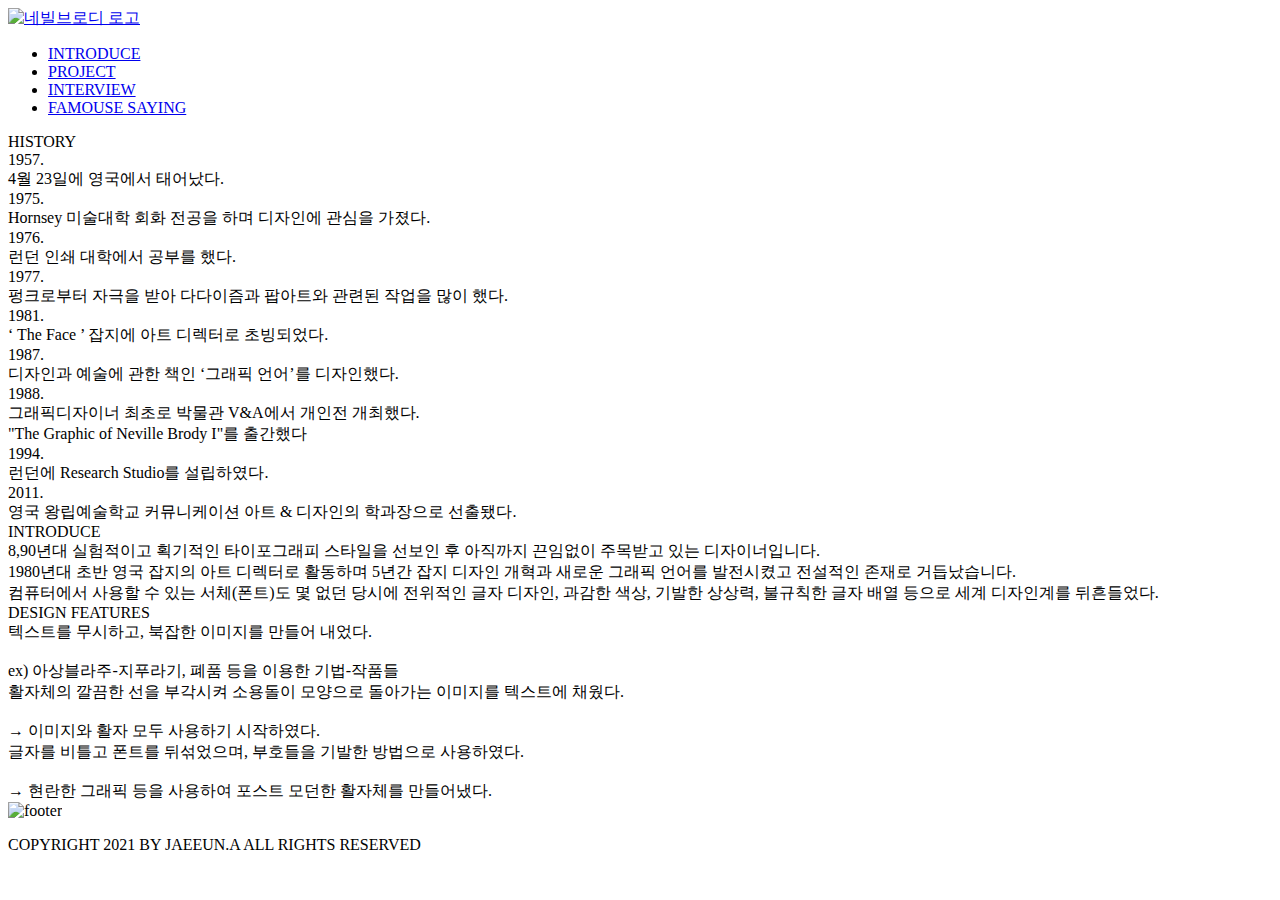
==== sub01.html @ c9db0217 "Add files via upload" ====
<!doctype html>
<html lang="ko" dir="ltr">
	
<head>
	<meta charset="UTF-8">
	<title>Neville Brody</title>
	<link rel="stylesheet" href="css/sub01.css" type="text/css">
</head>

<body>
	
    <header>
        <a href="index.html"><img src="img/main_title.png" alt="네빌브로디 로고"></a>
    </header>
	
    <nav>
		<div class="wrap">
		<ul>
			<li><a href="sub01.html">INTRODUCE</a></li>
			<li><a href="sub02.html">PROJECT</a></li>
			<li><a href="sub03_01.html">INTERVIEW</a></li>
			<li><a href="sub04.html">FAMOUSE SAYING</a></li>
		</ul>
		</div>
	</nav>
    
    <section>
        <div class="history">
            <div class="main_history_text_box">
                <div class="main_history_text">HISTORY</div>
            </div>
            
            <div class="history_text">
                <div class="history_text_box01">
                    <div class="history_number01">1957.</div>
                    <div class="history_text01">4월 23일에 영국에서 태어났다.</div>
                </div>
                
                <div class="history_text_box02">
                    <div class="history_number02">1975.</div>
                    <div class="history_text02">Hornsey 미술대학 회화 전공을 하며 디자인에 관심을 가졌다.</div>
                </div>
                
                <div class="history_text_box03">
                    <div class="history_number03">1976.</div>
                    <div class="history_text03">런던 인쇄 대학에서 공부를 했다.</div>
                </div>
                
                <div class="history_text_box04">
                    <div class="history_number04">1977.</div>
                    <div class="history_text04">펑크로부터 자극을 받아 다다이즘과 팝아트와 관련된 작업을 많이 했다.</div>
                </div>
                
                <div class="history_text_box05">
                    <div class="history_number05">1981.</div>
                    <div class="history_text05">‘ The Face ’ 잡지에 아트 디렉터로 초빙되었다.</div>
                </div>
                
                <div class="history_text_box06">
                    <div class="history_number06">1987.</div>
                    <div class="history_text06">디자인과 예술에 관한 책인 ‘그래픽 언어’를 디자인했다.</div>
                </div>
                
                <div class="history_text_box07">
                    <div class="history_number07">1988.</div>
                    <div class="history_text07_01">그래픽디자이너 최초로 박물관 V&A에서 개인전 개최했다.</div>
                    <div class="history_text07_02">"The Graphic of Neville Brody I"를 출간했다</div>
                </div>
                
                <div class="history_text_box08">
                    <div class="history_number08">1994.</div>
                    <div class="history_text08">런던에 Research Studio를 설립하였다.</div>
                </div>
                
                <div class="history_text_box09">
                    <div class="history_number09">2011.</div>
                    <div class="history_text09">영국 왕립예술학교 커뮤니케이션 아트 & 디자인의 학과장으로 선출됐다.</div>
                </div>
            </div>
            
        </div>
        
        <div class="introduce">
            <div class="main_introduce_text_box">
                <div class="main_introduce_text">INTRODUCE</div>
            </div>
            
            <div class="introduce_text">
                <div class="introduce_text_box01">
                    <div class="introduce_text01">
                        8,90년대 실험적이고 획기적인 타이포그래피 스타일을 선보인 후 아직까지 끈임없이 주목받고 있는 디자이너입니다.
                    </div>
                </div>
                
                <div class="introduce_text_box02">
                    <div class="introduce_text02">
                        1980년대 초반 영국 잡지의 아트 디렉터로 활동하며 5년간 잡지 디자인 개혁과 새로운 그래픽 언어를 발전시켰고 전설적인 존재로 거듭났습니다.
                    </div>
                </div>
                
                <div class="introduce_text_box03">
                    <div class="introduce_text03">
                        컴퓨터에서 사용할 수 있는 서체(폰트)도 몇 없던 당시에 전위적인 글자 디자인, 과감한 색상, 기발한 상상력, 불규칙한 글자 배열 등으로 세계 디자인계를 뒤흔들었다.
                    </div>
                </div>
            </div>
            
            <div class="df">
                <div class="main_df_text_box">
                <div class="main_df_text">DESIGN FEATURES</div>
                </div>
                
                <div class="df_text">
                    <div class="df_text_box01">
                        <div class="df_text01_01">
                             텍스트를 무시하고, 북잡한 이미지를 만들어 내었다.
                        </div>
                        <br>
                        <div class="df_text01_02">
                             ex) 아상블라주-지푸라기, 폐품 등을 이용한 기법-작품들
                        </div>
                    </div>
                    
                    <div class="df_text_box02">
                        <div class="df_text02_01">
                            활자체의 깔끔한 선을 부각시켜 소용돌이 모양으로 돌아가는 이미지를 텍스트에 채웠다. 
                        </div>
                        <br>
                        <div class="df_text02_02">
                            → 이미지와 활자 모두 사용하기 시작하였다.
                        </div>
                    </div>
                    
                    <div class="df_text_box03">
                        <div class="df_text03_01">
                            글자를 비틀고 폰트를 뒤섞었으며, 부호들을 기발한 방법으로 사용하였다.
                        </div>
                        <br>
                        <div class="df_text03_02">
                             → 현란한 그래픽 등을 사용하여 포스트 모던한 활자체를 만들어냈다.
                        </div>
                    </div>
                    
                </div>
            </div>
        </div>
    </section>
    
    <footer>
        <div class="logo"><img src="img/footer.png" alt="footer"></div>
		<p>COPYRIGHT 2021 BY JAEEUN.A ALL RIGHTS RESERVED</p>
    </footer>
    
</body>
</html>
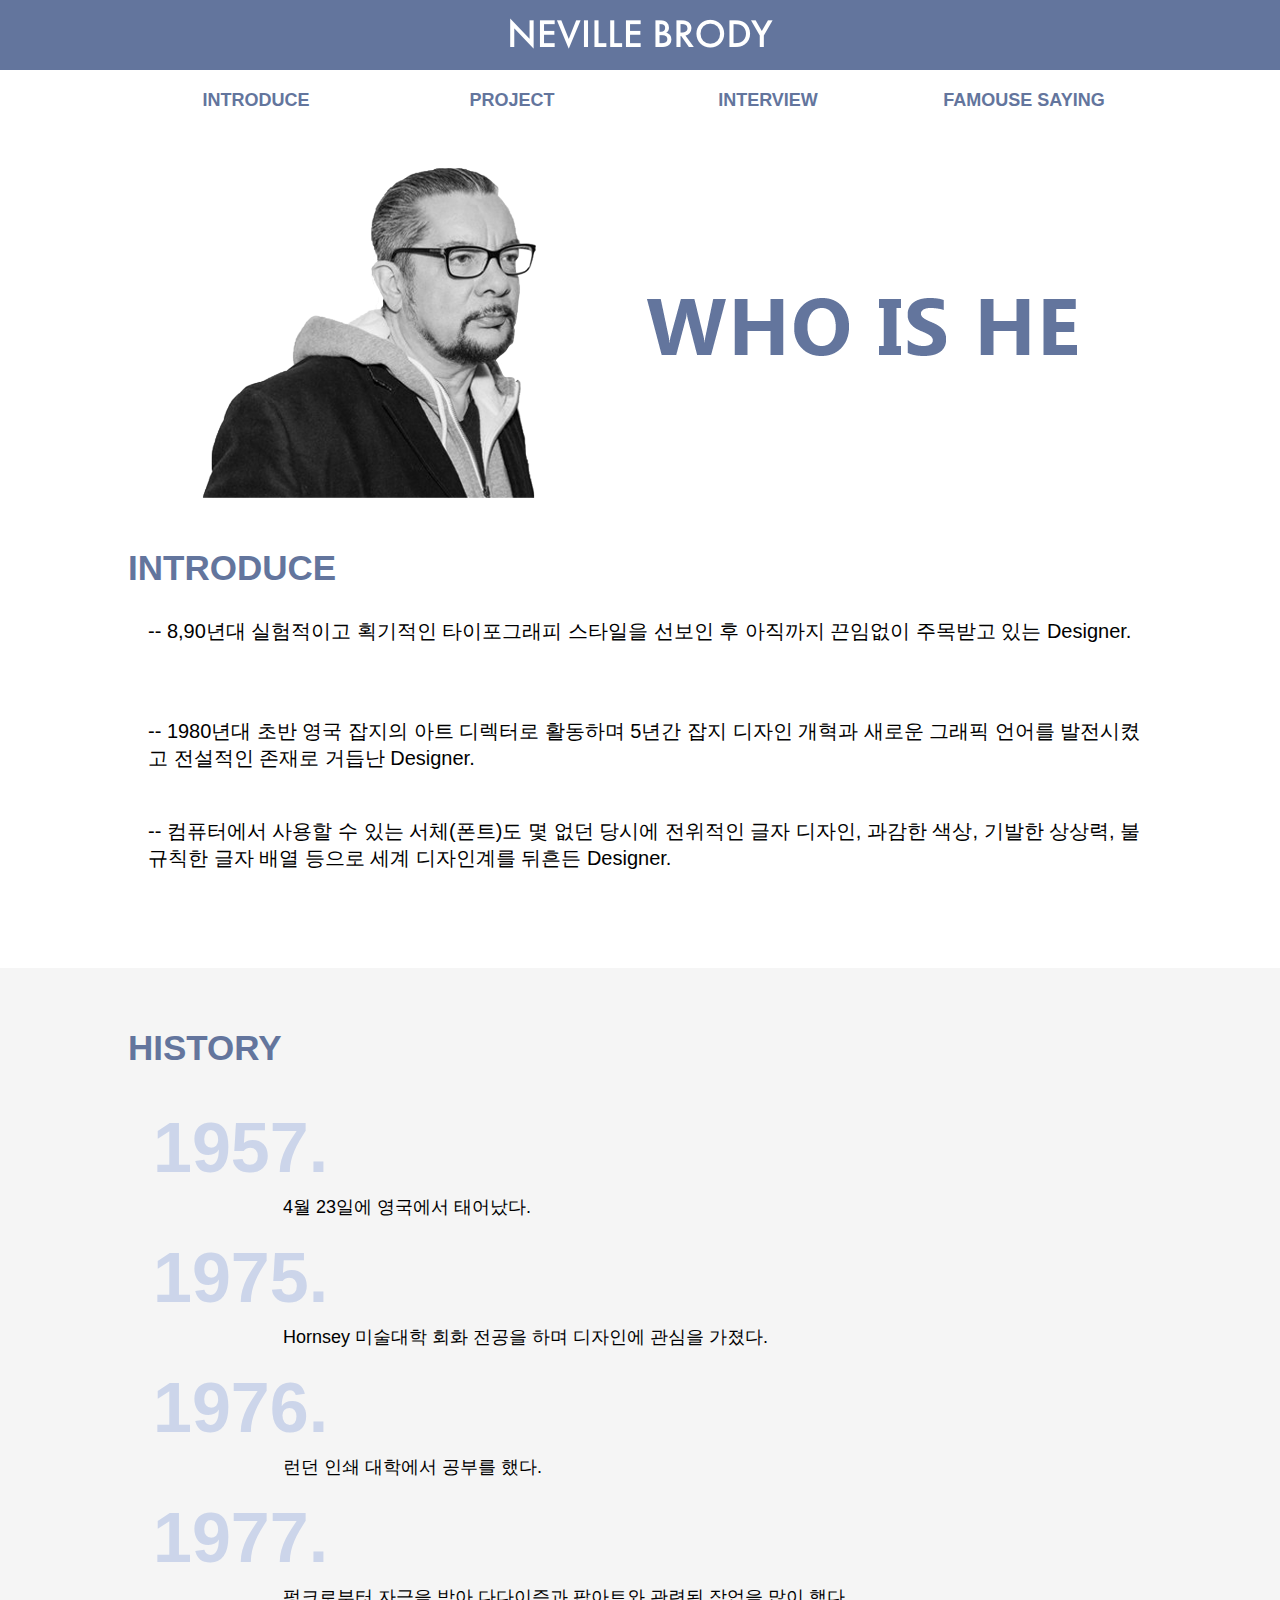
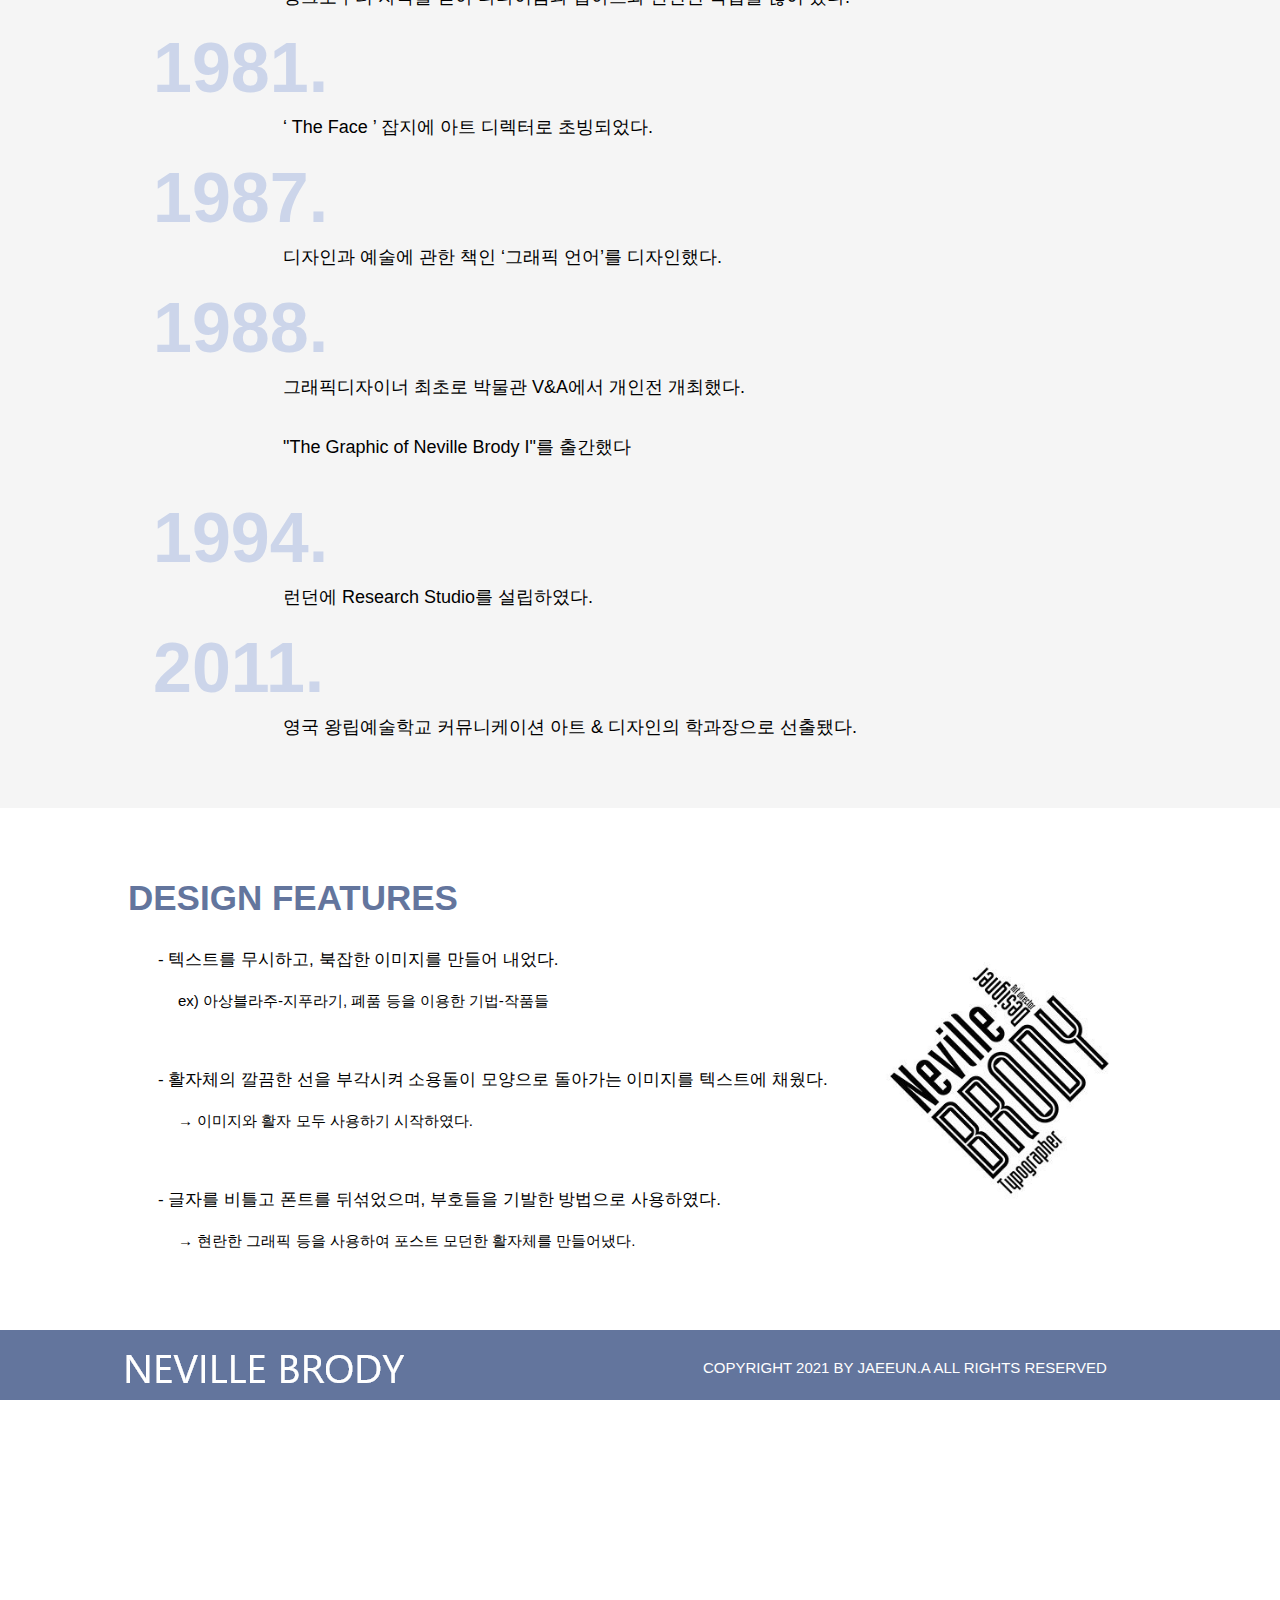
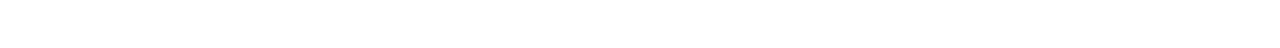
==== commit 1852b6e3: "Add files via upload" ====
--- a/sub01.html
+++ b/sub01.html
@@ -25,6 +25,35 @@
 	</nav>
     
     <section>
+        
+        <div class="wih_sub"><img src="img/sub01_v.png" alt="sub01_v"></div>
+        
+        <div class="introduce">
+            <div class="main_introduce_text_box">
+                <div class="main_introduce_text">INTRODUCE</div>
+            </div>
+            
+            <div class="introduce_text">
+                <div class="introduce_text_box01">
+                    <div class="introduce_text01">
+                        --  8,90년대 실험적이고 획기적인 타이포그래피 스타일을 선보인 후 아직까지 끈임없이 주목받고 있는 Designer.
+                    </div>
+                </div>
+                
+                <div class="introduce_text_box02">
+                    <div class="introduce_text02">
+                        --  1980년대 초반 영국 잡지의 아트 디렉터로 활동하며 5년간 잡지 디자인 개혁과 새로운 그래픽 언어를 발전시켰고 전설적인 존재로 거듭난 Designer.
+                    </div>
+                </div>
+                
+                <div class="introduce_text_box03">
+                    <div class="introduce_text03">
+                        --  컴퓨터에서 사용할 수 있는 서체(폰트)도 몇 없던 당시에 전위적인 글자 디자인, 과감한 색상, 기발한 상상력, 불규칙한 글자 배열 등으로 세계 디자인계를 뒤흔든 Designer.
+                    </div>
+                </div>
+            </div>
+        </div>
+            
         <div class="history">
             <div class="main_history_text_box">
                 <div class="main_history_text">HISTORY</div>
@@ -79,71 +108,46 @@
             </div>
             
         </div>
-        
-        <div class="introduce">
-            <div class="main_introduce_text_box">
-                <div class="main_introduce_text">INTRODUCE</div>
-            </div>
-            
-            <div class="introduce_text">
-                <div class="introduce_text_box01">
-                    <div class="introduce_text01">
-                        8,90년대 실험적이고 획기적인 타이포그래피 스타일을 선보인 후 아직까지 끈임없이 주목받고 있는 디자이너입니다.
-                    </div>
-                </div>
-                
-                <div class="introduce_text_box02">
-                    <div class="introduce_text02">
-                        1980년대 초반 영국 잡지의 아트 디렉터로 활동하며 5년간 잡지 디자인 개혁과 새로운 그래픽 언어를 발전시켰고 전설적인 존재로 거듭났습니다.
-                    </div>
-                </div>
-                
-                <div class="introduce_text_box03">
-                    <div class="introduce_text03">
-                        컴퓨터에서 사용할 수 있는 서체(폰트)도 몇 없던 당시에 전위적인 글자 디자인, 과감한 색상, 기발한 상상력, 불규칙한 글자 배열 등으로 세계 디자인계를 뒤흔들었다.
-                    </div>
-                </div>
-            </div>
             
             <div class="df">
                 <div class="main_df_text_box">
                 <div class="main_df_text">DESIGN FEATURES</div>
                 </div>
-                
-                <div class="df_text">
-                    <div class="df_text_box01">
-                        <div class="df_text01_01">
-                             텍스트를 무시하고, 북잡한 이미지를 만들어 내었다.
+                <div class="dfdf">
+                    <div class="df_text">
+                        <div class="df_text_box01">
+                            <div class="df_text01_01">
+                                 -  텍스트를 무시하고, 북잡한 이미지를 만들어 내었다.
+                            </div>
+                            <br>
+                            <div class="df_text01_02">
+                                 ex) 아상블라주-지푸라기, 폐품 등을 이용한 기법-작품들
+                            </div>
                         </div>
-                        <br>
-                        <div class="df_text01_02">
-                             ex) 아상블라주-지푸라기, 폐품 등을 이용한 기법-작품들
+
+                        <div class="df_text_box02">
+                            <div class="df_text02_01">
+                                -  활자체의 깔끔한 선을 부각시켜 소용돌이 모양으로 돌아가는 이미지를 텍스트에 채웠다. 
+                            </div>
+                            <br>
+                            <div class="df_text02_02">
+                                → 이미지와 활자 모두 사용하기 시작하였다.
+                            </div>
                         </div>
+
+                        <div class="df_text_box03">
+                            <div class="df_text03_01">
+                                -  글자를 비틀고 폰트를 뒤섞었으며, 부호들을 기발한 방법으로 사용하였다.
+                            </div>
+                            <br>
+                            <div class="df_text03_02">
+                                 → 현란한 그래픽 등을 사용하여 포스트 모던한 활자체를 만들어냈다.
+                            </div>
+                        </div>  
                     </div>
-                    
-                    <div class="df_text_box02">
-                        <div class="df_text02_01">
-                            활자체의 깔끔한 선을 부각시켜 소용돌이 모양으로 돌아가는 이미지를 텍스트에 채웠다. 
-                        </div>
-                        <br>
-                        <div class="df_text02_02">
-                            → 이미지와 활자 모두 사용하기 시작하였다.
-                        </div>
-                    </div>
-                    
-                    <div class="df_text_box03">
-                        <div class="df_text03_01">
-                            글자를 비틀고 폰트를 뒤섞었으며, 부호들을 기발한 방법으로 사용하였다.
-                        </div>
-                        <br>
-                        <div class="df_text03_02">
-                             → 현란한 그래픽 등을 사용하여 포스트 모던한 활자체를 만들어냈다.
-                        </div>
-                    </div>
-                    
+                    <div class="df_picture"><img src="img/sub01_df.png" alt="sub01_df"></div>
                 </div>
             </div>
-        </div>
     </section>
     
     <footer>
--- a/css/sub01.css
+++ b/css/sub01.css
@@ -0,0 +1,106 @@
+/*reset css*/
+* {margin: 0; padding: 0;}
+body {font-size: 12px; 
+      font-family: futura-pt, sans-serif;
+      font-style: normal;
+      font-weight: 500;}
+li {list-style: none;}
+img {border: 0;}
+a {text-decoration: none; color: inherit;}
+
+header {background-color: #63759D; width: 100%; height: 70px; display: flex; justify-content: center; align-items: center;}
+
+
+nav {width: 100%; display: flex; justify-content: center; align-items: center; margin-bottom: 10px;  }
+nav .wrap{display: block; width: 1024px; height: 70px;}
+nav ul {display: flex; justify-content: space-around; align-items: center;}
+nav ul li{}
+nav li a {display: block; width: 180px; height: 40px; color: #63759D; font-size: 18px; font-weight: 600; text-align: center; line-height: 40px; margin-top: 10px;}
+nav li a:hover{color: #FFFFFF; background-color: #63759D;}
+
+section {width: 100%; height: 2780px;}
+
+section .wih_sub {width: 880px; height: 348px; margin: 0 auto;}
+
+section .introduce {width: 100%; height: 420px; margin: 0 auto; margin-top: 50px;}
+section .introduce .main_introduce_text_box {width: 1024px; height: 70px; margin: 0 auto;}
+section .introduce .main_introduce_text_box .main_introduce_text {width: 166px; height: 64px; font-size: 35px; color: #63759D; font-weight: 600; }
+
+section .introduce .introduce_text {width: 1024px; height: 200px; margin: 0 auto; padding-left: 40px;}
+section .introduce .introduce_text .introduce_text_box01 {width: 1024px; height: 50px;}
+section .introduce .introduce_text .introduce_text_box01 .introduce_text01 {width: 1000px; height: 30px; font-size: 20px; color: #000000; font-weight: 400;}
+
+section .introduce .introduce_text .introduce_text_box02 {width: 1024px; height: 50px; margin-top: 50px;}
+section .introduce .introduce_text .introduce_text_box02 .introduce_text02 {width: 1000px; height: 30px; font-size: 20px; color: #000000; font-weight: 400;}
+
+section .introduce .introduce_text .introduce_text_box03 {width: 1024px; height: 50px; margin-top: 50px;}
+section .introduce .introduce_text .introduce_text_box03 .introduce_text03 {width: 1000px; height: 30px; font-size: 20px; color: #000000; font-weight: 400;}
+
+
+section .history {width: 100%; height: 1380px; margin: 0 auto; background-color: #F5F5F5; padding-top: 60px;}
+section .history .main_history_text_box {width: 1024px; height: 70px; margin: 0 auto;}
+section .history .main_history_text_box .main_history_text {width: 166px; height: 64px; font-size: 35px; color: #63759D; font-weight: 600;}
+
+section .history .history_text {width: 1024px; height: 1300px; margin: 0 auto; padding-left: 50px; margin-top: 10px;}
+section .history .history_text .history_text_box01 {width: 1024px; height: 100px;}
+section .history .history_text .history_text_box01 .history_number01 {width: 166px; height: 70px; font-size: 70px; color: #CCD5EA; font-weight: 600;}
+section .history .history_text .history_text_box01 .history_text01 {width: 900px; height: 30px; font-size: 18px; color: #000000; font-weight: 500; margin-left: 130px; margin-top:17px;}
+
+section .history .history_text .history_text_box02 {width: 1024px; height: 100px; margin-top: 30px;}
+section .history .history_text .history_text_box02 .history_number02 {width: 166px; height: 70px; font-size: 70px; color: #CCD5EA; font-weight: 600;}
+section .history .history_text .history_text_box02 .history_text02 {width: 900px; height: 30px; font-size: 18px; color: #000000; font-weight: 500; margin-left: 130px; margin-top:17px;}
+
+section .history .history_text .history_text_box03 {width: 1024px; height: 100px; margin-top: 30px;}
+section .history .history_text .history_text_box03 .history_number03 {width: 166px; height: 70px; font-size: 70px; color: #CCD5EA; font-weight: 600;}
+section .history .history_text .history_text_box03 .history_text03 {width: 900px; height: 30px; font-size: 18px; color: #000000; font-weight: 500; margin-left: 130px; margin-top:17px;}
+
+section .history .history_text .history_text_box04 {width: 1024px; height: 100px; margin-top: 30px;}
+section .history .history_text .history_text_box04 .history_number04 {width: 166px; height: 70px; font-size: 70px; color: #CCD5EA; font-weight: 600;}
+section .history .history_text .history_text_box04 .history_text04 {width: 900px; height: 30px; font-size: 18px; color: #000000; font-weight: 500; margin-left: 130px; margin-top:17px;}
+
+section .history .history_text .history_text_box05 {width: 1024px; height: 100px; margin-top: 30px;}
+section .history .history_text .history_text_box05 .history_number05 {width: 166px; height: 70px; font-size: 70px; color: #CCD5EA; font-weight: 600;}
+section .history .history_text .history_text_box05 .history_text05 {width: 900px; height: 30px; font-size: 18px; color: #000000; font-weight: 500; margin-left: 130px; margin-top:17px;}
+
+section .history .history_text .history_text_box06 {width: 1024px; height: 100px; margin-top: 30px;}
+section .history .history_text .history_text_box06 .history_number06 {width: 166px; height: 70px; font-size: 70px; color: #CCD5EA; font-weight: 600;}
+section .history .history_text .history_text_box06 .history_text06 {width: 900px; height: 30px; font-size: 18px; color: #000000; font-weight: 500; margin-left: 130px; margin-top:17px;}
+
+section .history .history_text .history_text_box07 {width: 1024px; height: 130px; margin-top: 30px;}
+section .history .history_text .history_text_box07 .history_number07 {width: 166px; height: 70px; font-size: 70px; color: #CCD5EA; font-weight: 600;}
+section .history .history_text .history_text_box07 .history_text07_01 {width: 900px; height: 30px; font-size: 18px; color: #000000; font-weight: 400; margin-left: 130px; margin-top: 17px;}
+section .history .history_text .history_text_box07 .history_text07_02 {width: 900px; height: 30px; font-size: 18px; color: #000000; font-weight: 500; margin-left: 130px; margin-top: 30px;}
+
+section .history .history_text .history_text_box08 {width: 1024px; height: 100px; margin-top: 80px;}
+section .history .history_text .history_text_box08 .history_number08 {width: 166px; height: 70px; font-size: 70px; color: #CCD5EA; font-weight: 600;}
+section .history .history_text .history_text_box08 .history_text08 {width: 900px; height: 30px; font-size: 18px; color: #000000; font-weight: 400; margin-left: 130px; margin-top:17px;}
+
+section .history .history_text .history_text_box09 {width: 1024px; height: 100px; margin-top: 30px;}
+section .history .history_text .history_text_box09 .history_number09 {width: 166px; height: 70px; font-size: 70px; color: #CCD5EA; font-weight: 600;}
+section .history .history_text .history_text_box09 .history_text09 {width: 900px; height: 30px; font-size: 18px; color: #000000; font-weight: 500; margin-left: 130px; margin-top:17px;}
+
+
+section .df {width: 100%; height: 400px; margin: 0 auto; margin-top: 70px;}
+section .df .main_df_text_box {width: 1024px; height: 70px; margin: 0 auto;}
+section .df .main_df_text_box .main_df_text {width: 400px; height: 64px; font-size: 35px; color: #63759D; font-weight: 600;}
+
+section .df .dfdf {width: 1024px; height: 700px; margin: 0 auto; overflow: hidden;}
+
+section .df .dfdf .df_text {width: 670px; height: 400px; padding-left: 30px; float: left; margin-right: 40px;}
+section .df .dfdf .df_text .df_text_box01 {width: 670px; height: 120px;}
+section .df .dfdf .df_text .df_text_box01 .df_text01_01 {width: 670px; height: 30px; font-size: 17px; color: #000000; font-weight: 400;}
+section .df .dfdf .df_text .df_text_box01 .df_text01_02 {width: 670px; height: 30px; font-size: 15px; color: #000000; font-weight: 400; margin-left:20px;}
+
+section .df .dfdf .df_text .df_text_box02 {width: 670px; height: 120px;}
+section .df .dfdf .df_text .df_text_box02 .df_text02_01 {width: 670px; height: 30px; font-size: 17px; color: #000000; font-weight: 400;}
+section .df .dfdf .df_text .df_text_box02 .df_text02_02 {width: 670px; height: 30px; font-size: 15px; color: #000000; font-weight: 400; margin-left:20px;}
+
+section .df .dfdf .df_text .df_text_box03 {width: 670px; height: 120px;}
+section .df .dfdf .df_text .df_text_box03 .df_text03_01 {width: 670px; height: 30px; font-size: 17px; color: #000000; font-weight: 400;}
+section .df .dfdf .df_text .df_text_box03 .df_text03_02 {width: 670px; height: 30px; font-size: 15px; color: #000000; font-weight: 400; margin-left:20px;}
+
+section .df .dfdf .df_picture {width: 260px; height: 260px; margin: 0 auto; float: left;}
+
+footer {background-color: #63759D; width: 100%; height: 70px; overflow: hidden; display: flex; justify-content: center; align-items: center;}
+.logo {width: 280px; height: 50px; float: left;}
+p {width: 454px; line-height: 10px; font-size: 15px; font-weight: 500; color: #fff; float: left; margin-top: 5px; margin-left: 300px;}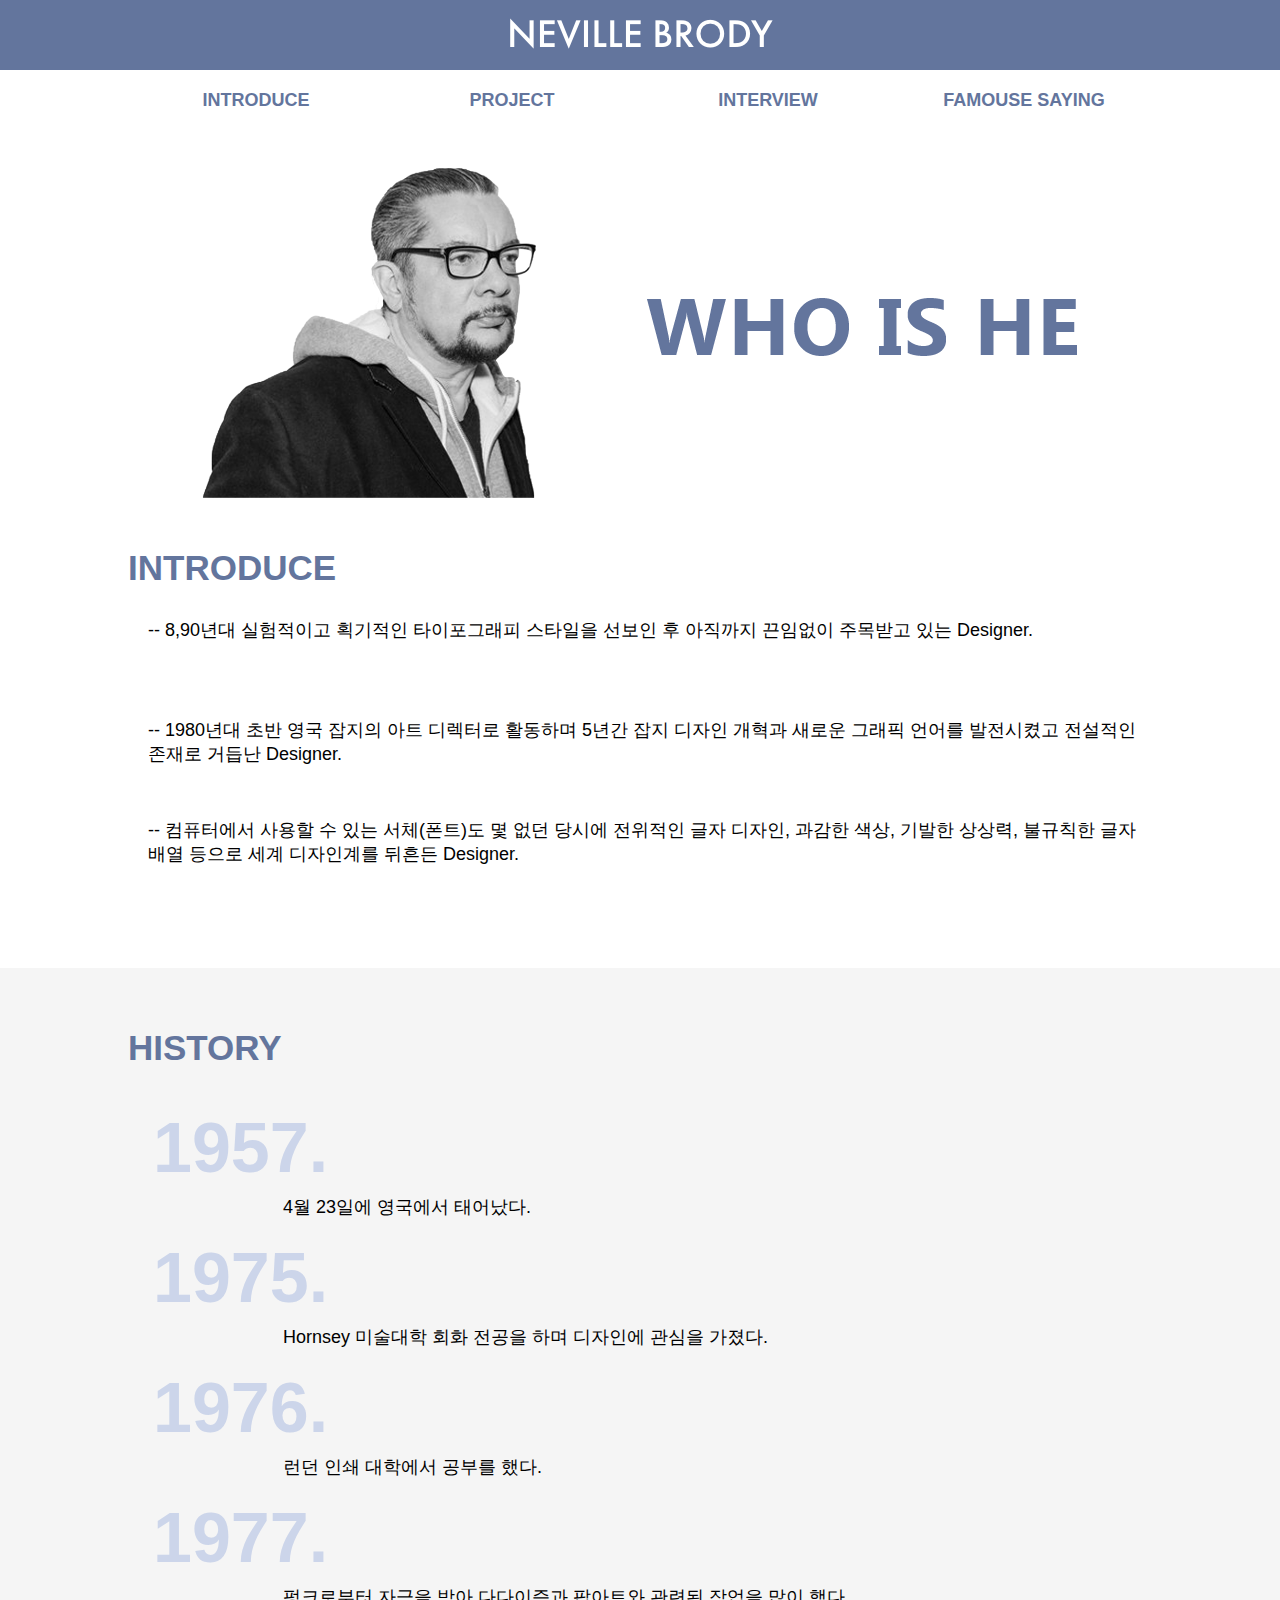
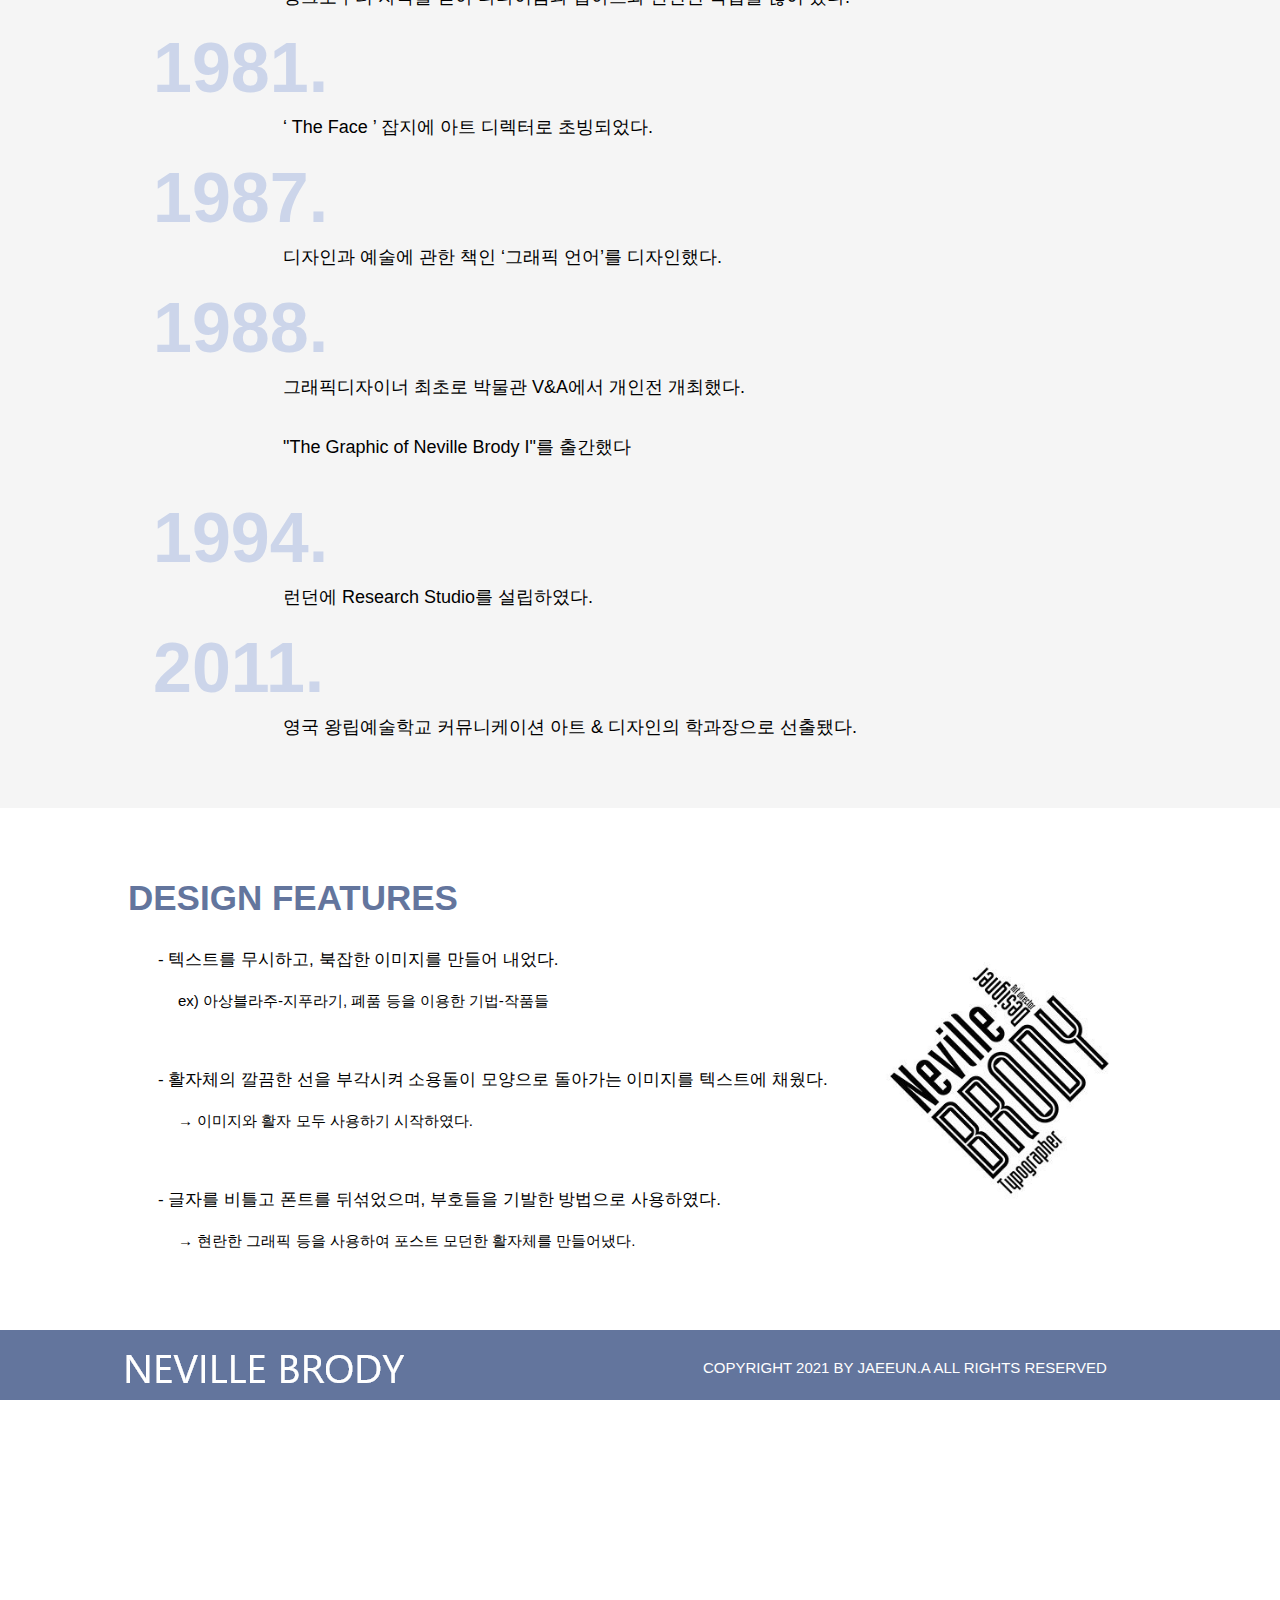
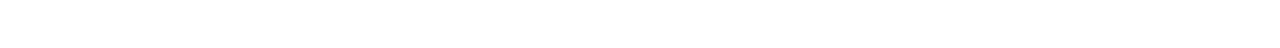
==== commit d27a9415: "Add files via upload" ====
--- a/sub01.html
+++ b/sub01.html
@@ -42,13 +42,13 @@
                 
                 <div class="introduce_text_box02">
                     <div class="introduce_text02">
-                        --  1980년대 초반 영국 잡지의 아트 디렉터로 활동하며 5년간 잡지 디자인 개혁과 새로운 그래픽 언어를 발전시켰고 전설적인 존재로 거듭난 Designer.
+                        --  1980년대 초반 영국 잡지의 아트 디렉터로 활동하며 5년간 잡지 디자인 개혁과 새로운 그래픽 언어를 발전시켰고 전설적인 <br> 존재로 거듭난 Designer.
                     </div>
                 </div>
                 
                 <div class="introduce_text_box03">
                     <div class="introduce_text03">
-                        --  컴퓨터에서 사용할 수 있는 서체(폰트)도 몇 없던 당시에 전위적인 글자 디자인, 과감한 색상, 기발한 상상력, 불규칙한 글자 배열 등으로 세계 디자인계를 뒤흔든 Designer.
+                        --  컴퓨터에서 사용할 수 있는 서체(폰트)도 몇 없던 당시에 전위적인 글자 디자인, 과감한 색상, 기발한 상상력, 불규칙한 글자 <br> 배열 등으로 세계 디자인계를 뒤흔든 Designer.
                     </div>
                 </div>
             </div>
--- a/css/sub01.css
+++ b/css/sub01.css
@@ -28,13 +28,13 @@
 
 section .introduce .introduce_text {width: 1024px; height: 200px; margin: 0 auto; padding-left: 40px;}
 section .introduce .introduce_text .introduce_text_box01 {width: 1024px; height: 50px;}
-section .introduce .introduce_text .introduce_text_box01 .introduce_text01 {width: 1000px; height: 30px; font-size: 20px; color: #000000; font-weight: 400;}
+section .introduce .introduce_text .introduce_text_box01 .introduce_text01 {width: 1020px; height: 30px; font-size: 18px; color: #000000; font-weight: 400;}
 
 section .introduce .introduce_text .introduce_text_box02 {width: 1024px; height: 50px; margin-top: 50px;}
-section .introduce .introduce_text .introduce_text_box02 .introduce_text02 {width: 1000px; height: 30px; font-size: 20px; color: #000000; font-weight: 400;}
+section .introduce .introduce_text .introduce_text_box02 .introduce_text02 {width: 1020px; height: 30px; font-size: 18px; color: #000000; font-weight: 400;}
 
 section .introduce .introduce_text .introduce_text_box03 {width: 1024px; height: 50px; margin-top: 50px;}
-section .introduce .introduce_text .introduce_text_box03 .introduce_text03 {width: 1000px; height: 30px; font-size: 20px; color: #000000; font-weight: 400;}
+section .introduce .introduce_text .introduce_text_box03 .introduce_text03 {width: 1020px; height: 30px; font-size: 18px; color: #000000; font-weight: 400;}
 
 
 section .history {width: 100%; height: 1380px; margin: 0 auto; background-color: #F5F5F5; padding-top: 60px;}
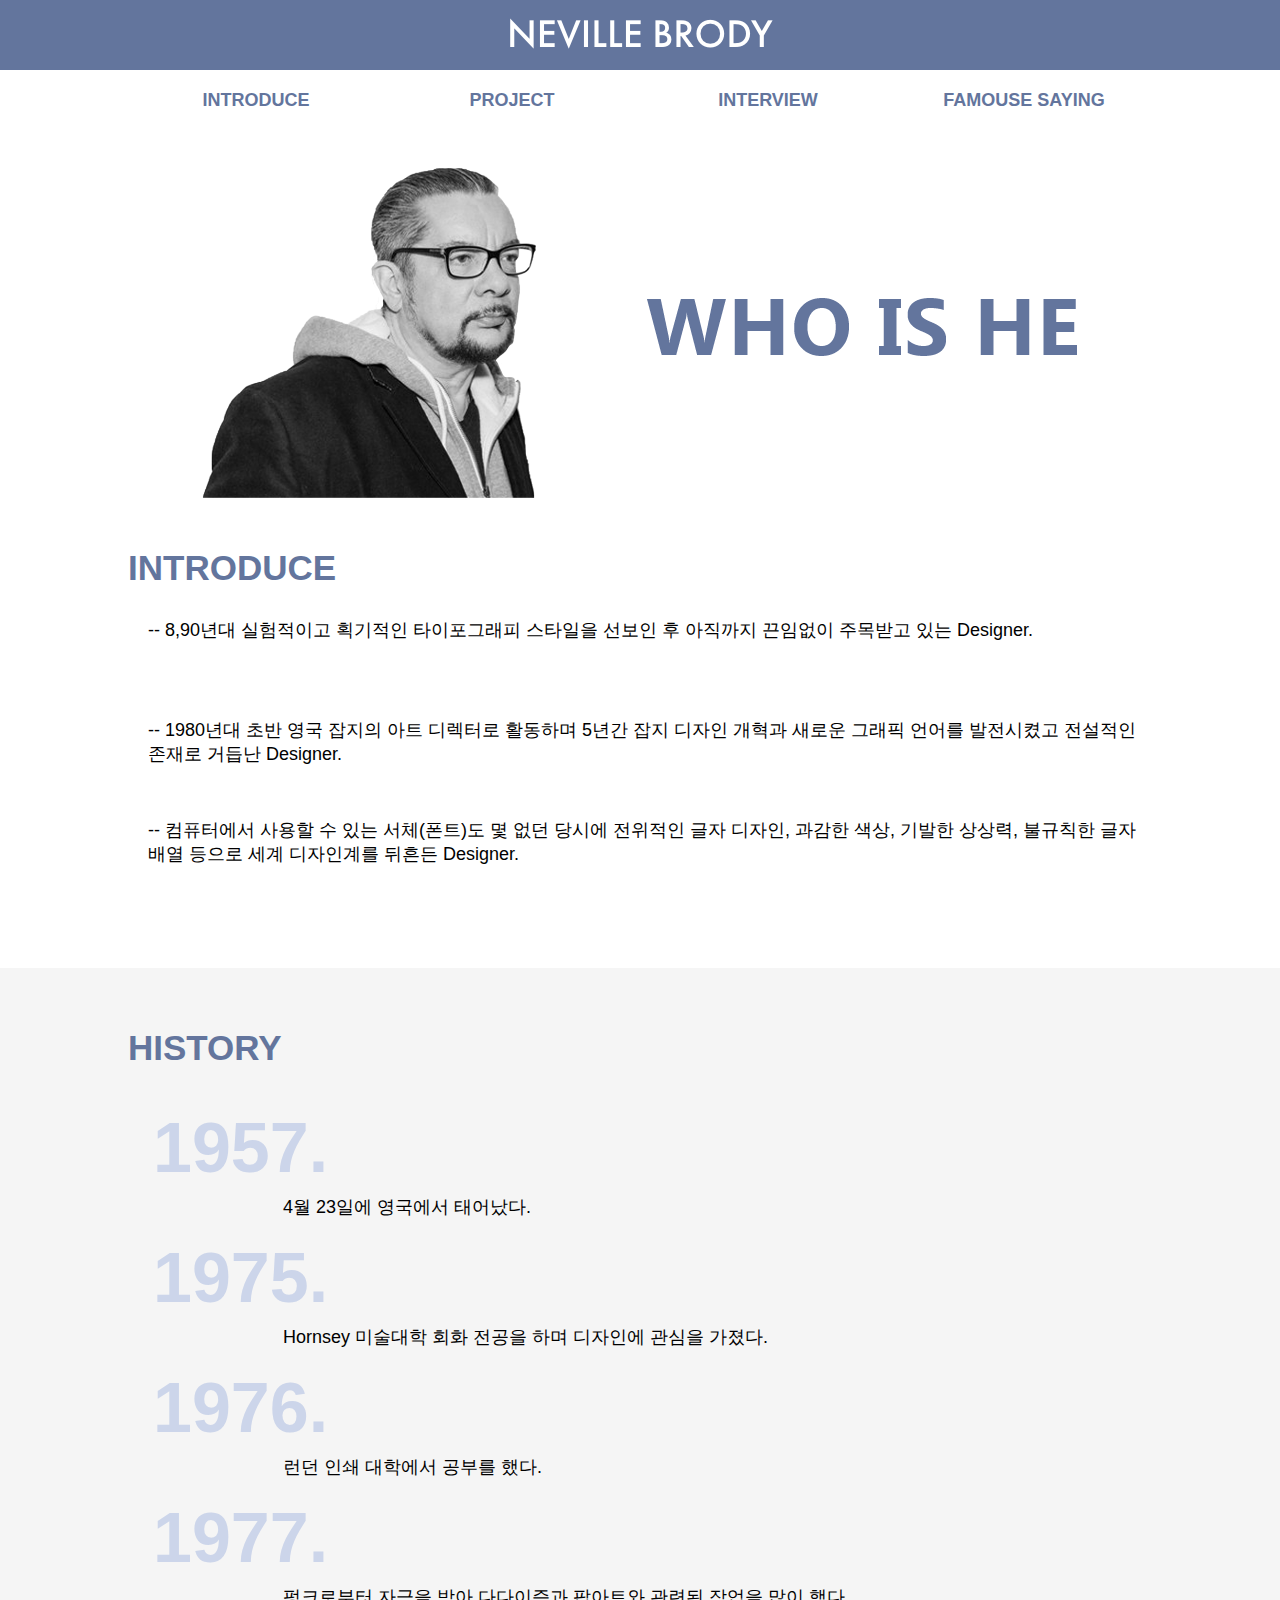
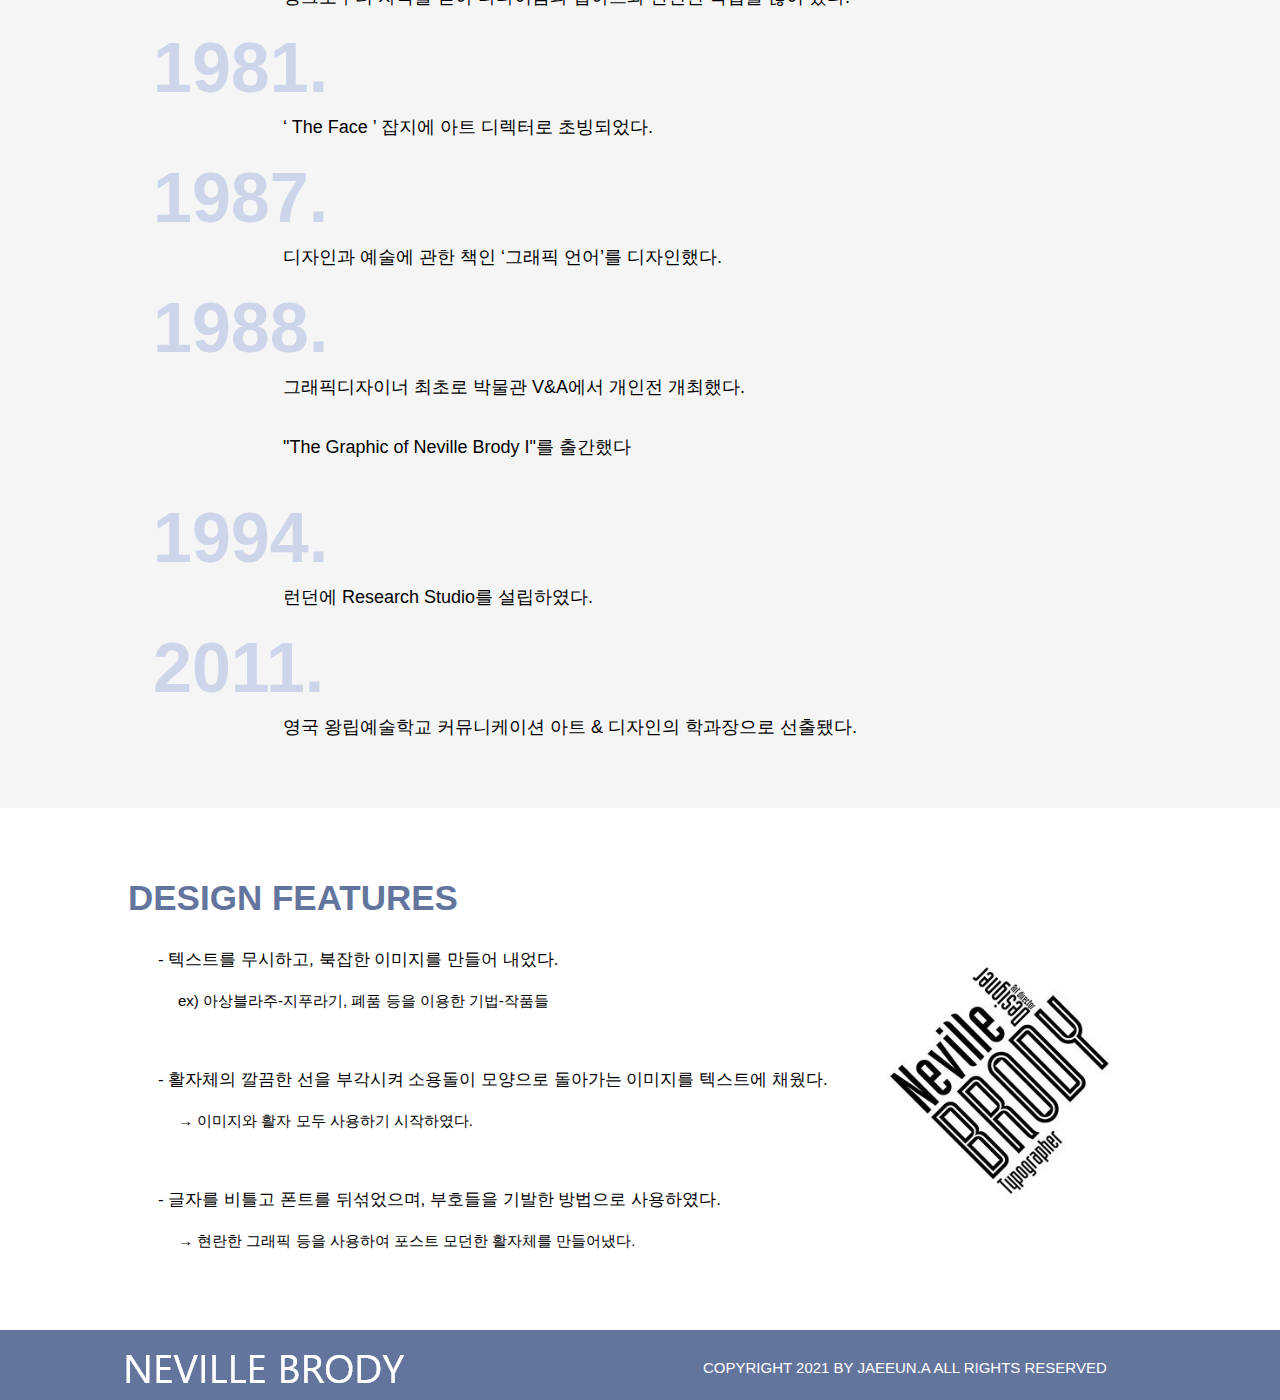
==== commit 9df8e9fd: "Add files via upload" ====
--- a/sub01.html
+++ b/sub01.html
@@ -25,129 +25,131 @@
 	</nav>
     
     <section>
-        
-        <div class="wih_sub"><img src="img/sub01_v.png" alt="sub01_v"></div>
-        
-        <div class="introduce">
-            <div class="main_introduce_text_box">
-                <div class="main_introduce_text">INTRODUCE</div>
-            </div>
-            
-            <div class="introduce_text">
-                <div class="introduce_text_box01">
-                    <div class="introduce_text01">
-                        --  8,90년대 실험적이고 획기적인 타이포그래피 스타일을 선보인 후 아직까지 끈임없이 주목받고 있는 Designer.
+       <div class="wih">
+            <div class="wih_sub"><img src="img/sub01_v.png" alt="sub01_v"></div>
+
+            <div class="introduce">
+                <div class="main_introduce_text_box">
+                    <div class="main_introduce_text">INTRODUCE</div>
+                </div>
+
+                <div class="introduce_text">
+                    <div class="introduce_text_box01">
+                        <div class="introduce_text01">
+                            --  8,90년대 실험적이고 획기적인 타이포그래피 스타일을 선보인 후 아직까지 끈임없이 주목받고 있는 Designer.
+                        </div>
                     </div>
-                </div>
-                
-                <div class="introduce_text_box02">
-                    <div class="introduce_text02">
-                        --  1980년대 초반 영국 잡지의 아트 디렉터로 활동하며 5년간 잡지 디자인 개혁과 새로운 그래픽 언어를 발전시켰고 전설적인 <br> 존재로 거듭난 Designer.
+
+                    <div class="introduce_text_box02">
+                        <div class="introduce_text02">
+                            --  1980년대 초반 영국 잡지의 아트 디렉터로 활동하며 5년간 잡지 디자인 개혁과 새로운 그래픽 언어를 발전시켰고 전설적인 <br> 존재로 거듭난 Designer.
+                        </div>
                     </div>
-                </div>
-                
-                <div class="introduce_text_box03">
-                    <div class="introduce_text03">
-                        --  컴퓨터에서 사용할 수 있는 서체(폰트)도 몇 없던 당시에 전위적인 글자 디자인, 과감한 색상, 기발한 상상력, 불규칙한 글자 <br> 배열 등으로 세계 디자인계를 뒤흔든 Designer.
+
+                    <div class="introduce_text_box03">
+                        <div class="introduce_text03">
+                            --  컴퓨터에서 사용할 수 있는 서체(폰트)도 몇 없던 당시에 전위적인 글자 디자인, 과감한 색상, 기발한 상상력, 불규칙한 글자 <br> 배열 등으로 세계 디자인계를 뒤흔든 Designer.
+                        </div>
                     </div>
                 </div>
             </div>
-        </div>
-            
-        <div class="history">
-            <div class="main_history_text_box">
-                <div class="main_history_text">HISTORY</div>
+
+            <div class="history">
+                <div class="main_history_text_box">
+                    <div class="main_history_text">HISTORY</div>
+                </div>
+
+                <div class="history_text">
+                    <div class="history_text_box01">
+                        <div class="history_number01">1957.</div>
+                        <div class="history_text01">4월 23일에 영국에서 태어났다.</div>
+                    </div>
+
+                    <div class="history_text_box02">
+                        <div class="history_number02">1975.</div>
+                        <div class="history_text02">Hornsey 미술대학 회화 전공을 하며 디자인에 관심을 가졌다.</div>
+                    </div>
+
+                    <div class="history_text_box03">
+                        <div class="history_number03">1976.</div>
+                        <div class="history_text03">런던 인쇄 대학에서 공부를 했다.</div>
+                    </div>
+
+                    <div class="history_text_box04">
+                        <div class="history_number04">1977.</div>
+                        <div class="history_text04">펑크로부터 자극을 받아 다다이즘과 팝아트와 관련된 작업을 많이 했다.</div>
+                    </div>
+
+                    <div class="history_text_box05">
+                        <div class="history_number05">1981.</div>
+                        <div class="history_text05">‘ The Face ’ 잡지에 아트 디렉터로 초빙되었다.</div>
+                    </div>
+
+                    <div class="history_text_box06">
+                        <div class="history_number06">1987.</div>
+                        <div class="history_text06">디자인과 예술에 관한 책인 ‘그래픽 언어’를 디자인했다.</div>
+                    </div>
+
+                    <div class="history_text_box07">
+                        <div class="history_number07">1988.</div>
+                        <div class="history_text07_01">그래픽디자이너 최초로 박물관 V&A에서 개인전 개최했다.</div>
+                        <div class="history_text07_02">"The Graphic of Neville Brody I"를 출간했다</div>
+                    </div>
+
+                    <div class="history_text_box08">
+                        <div class="history_number08">1994.</div>
+                        <div class="history_text08">런던에 Research Studio를 설립하였다.</div>
+                    </div>
+
+                    <div class="history_text_box09">
+                        <div class="history_number09">2011.</div>
+                        <div class="history_text09">영국 왕립예술학교 커뮤니케이션 아트 & 디자인의 학과장으로 선출됐다.</div>
+                    </div>
+                </div>
+
             </div>
-            
-            <div class="history_text">
-                <div class="history_text_box01">
-                    <div class="history_number01">1957.</div>
-                    <div class="history_text01">4월 23일에 영국에서 태어났다.</div>
+
+                <div class="df">
+                    <div class="main_df_text_box">
+                    <div class="main_df_text">DESIGN FEATURES</div>
+                    </div>
+
+                    <div class="dfdf">
+                        <div class="df_text">
+                            <div class="df_text_box01">
+                                <div class="df_text01_01">
+                                     -  텍스트를 무시하고, 북잡한 이미지를 만들어 내었다.
+                                </div>
+                                <br>
+                                <div class="df_text01_02">
+                                     ex) 아상블라주-지푸라기, 폐품 등을 이용한 기법-작품들
+                                </div>
+                            </div>
+
+                            <div class="df_text_box02">
+                                <div class="df_text02_01">
+                                    -  활자체의 깔끔한 선을 부각시켜 소용돌이 모양으로 돌아가는 이미지를 텍스트에 채웠다. 
+                                </div>
+                                <br>
+                                <div class="df_text02_02">
+                                    → 이미지와 활자 모두 사용하기 시작하였다.
+                                </div>
+                            </div>
+
+                            <div class="df_text_box03">
+                                <div class="df_text03_01">
+                                    -  글자를 비틀고 폰트를 뒤섞었으며, 부호들을 기발한 방법으로 사용하였다.
+                                </div>
+                                <br>
+                                <div class="df_text03_02">
+                                     → 현란한 그래픽 등을 사용하여 포스트 모던한 활자체를 만들어냈다.
+                                </div>
+                            </div>  
+                        </div>
+                        <div class="df_picture"><img src="img/sub01_df.png" alt="sub01_df"></div>
+                    </div>
                 </div>
-                
-                <div class="history_text_box02">
-                    <div class="history_number02">1975.</div>
-                    <div class="history_text02">Hornsey 미술대학 회화 전공을 하며 디자인에 관심을 가졌다.</div>
-                </div>
-                
-                <div class="history_text_box03">
-                    <div class="history_number03">1976.</div>
-                    <div class="history_text03">런던 인쇄 대학에서 공부를 했다.</div>
-                </div>
-                
-                <div class="history_text_box04">
-                    <div class="history_number04">1977.</div>
-                    <div class="history_text04">펑크로부터 자극을 받아 다다이즘과 팝아트와 관련된 작업을 많이 했다.</div>
-                </div>
-                
-                <div class="history_text_box05">
-                    <div class="history_number05">1981.</div>
-                    <div class="history_text05">‘ The Face ’ 잡지에 아트 디렉터로 초빙되었다.</div>
-                </div>
-                
-                <div class="history_text_box06">
-                    <div class="history_number06">1987.</div>
-                    <div class="history_text06">디자인과 예술에 관한 책인 ‘그래픽 언어’를 디자인했다.</div>
-                </div>
-                
-                <div class="history_text_box07">
-                    <div class="history_number07">1988.</div>
-                    <div class="history_text07_01">그래픽디자이너 최초로 박물관 V&A에서 개인전 개최했다.</div>
-                    <div class="history_text07_02">"The Graphic of Neville Brody I"를 출간했다</div>
-                </div>
-                
-                <div class="history_text_box08">
-                    <div class="history_number08">1994.</div>
-                    <div class="history_text08">런던에 Research Studio를 설립하였다.</div>
-                </div>
-                
-                <div class="history_text_box09">
-                    <div class="history_number09">2011.</div>
-                    <div class="history_text09">영국 왕립예술학교 커뮤니케이션 아트 & 디자인의 학과장으로 선출됐다.</div>
-                </div>
-            </div>
-            
-        </div>
-            
-            <div class="df">
-                <div class="main_df_text_box">
-                <div class="main_df_text">DESIGN FEATURES</div>
-                </div>
-                <div class="dfdf">
-                    <div class="df_text">
-                        <div class="df_text_box01">
-                            <div class="df_text01_01">
-                                 -  텍스트를 무시하고, 북잡한 이미지를 만들어 내었다.
-                            </div>
-                            <br>
-                            <div class="df_text01_02">
-                                 ex) 아상블라주-지푸라기, 폐품 등을 이용한 기법-작품들
-                            </div>
-                        </div>
-
-                        <div class="df_text_box02">
-                            <div class="df_text02_01">
-                                -  활자체의 깔끔한 선을 부각시켜 소용돌이 모양으로 돌아가는 이미지를 텍스트에 채웠다. 
-                            </div>
-                            <br>
-                            <div class="df_text02_02">
-                                → 이미지와 활자 모두 사용하기 시작하였다.
-                            </div>
-                        </div>
-
-                        <div class="df_text_box03">
-                            <div class="df_text03_01">
-                                -  글자를 비틀고 폰트를 뒤섞었으며, 부호들을 기발한 방법으로 사용하였다.
-                            </div>
-                            <br>
-                            <div class="df_text03_02">
-                                 → 현란한 그래픽 등을 사용하여 포스트 모던한 활자체를 만들어냈다.
-                            </div>
-                        </div>  
-                    </div>
-                    <div class="df_picture"><img src="img/sub01_df.png" alt="sub01_df"></div>
-                </div>
-            </div>
+           </div>
     </section>
     
     <footer>
--- a/css/sub01.css
+++ b/css/sub01.css
@@ -20,86 +20,88 @@
 
 section {width: 100%; height: 2780px;}
 
-section .wih_sub {width: 880px; height: 348px; margin: 0 auto;}
+section .wih {width: 100%px; height: 2650px; margin: 0 auto;}
 
-section .introduce {width: 100%; height: 420px; margin: 0 auto; margin-top: 50px;}
-section .introduce .main_introduce_text_box {width: 1024px; height: 70px; margin: 0 auto;}
-section .introduce .main_introduce_text_box .main_introduce_text {width: 166px; height: 64px; font-size: 35px; color: #63759D; font-weight: 600; }
+section .wih .wih_sub {width: 880px; height: 348px; margin: 0 auto;}
 
-section .introduce .introduce_text {width: 1024px; height: 200px; margin: 0 auto; padding-left: 40px;}
-section .introduce .introduce_text .introduce_text_box01 {width: 1024px; height: 50px;}
-section .introduce .introduce_text .introduce_text_box01 .introduce_text01 {width: 1020px; height: 30px; font-size: 18px; color: #000000; font-weight: 400;}
+section .wih .introduce {width: 100%; height: 420px; margin: 0 auto; margin-top: 50px;}
+section .wih .introduce .main_introduce_text_box {width: 1024px; height: 70px; margin: 0 auto;}
+section .wih .introduce .main_introduce_text_box .main_introduce_text {width: 166px; height: 64px; font-size: 35px; color: #63759D; font-weight: 600; }
 
-section .introduce .introduce_text .introduce_text_box02 {width: 1024px; height: 50px; margin-top: 50px;}
-section .introduce .introduce_text .introduce_text_box02 .introduce_text02 {width: 1020px; height: 30px; font-size: 18px; color: #000000; font-weight: 400;}
+section .wih .introduce .introduce_text {width: 1024px; height: 200px; margin: 0 auto; padding-left: 40px;}
+section .wih .introduce .introduce_text .introduce_text_box01 {width: 1024px; height: 50px;}
+section .wih .introduce .introduce_text .introduce_text_box01 .introduce_text01 {width: 1020px; height: 30px; font-size: 18px; color: #000000; font-weight: 400;}
 
-section .introduce .introduce_text .introduce_text_box03 {width: 1024px; height: 50px; margin-top: 50px;}
-section .introduce .introduce_text .introduce_text_box03 .introduce_text03 {width: 1020px; height: 30px; font-size: 18px; color: #000000; font-weight: 400;}
+section .wih .introduce .introduce_text .introduce_text_box02 {width: 1024px; height: 50px; margin-top: 50px;}
+section .wih .introduce .introduce_text .introduce_text_box02 .introduce_text02 {width: 1020px; height: 30px; font-size: 18px; color: #000000; font-weight: 400;}
+
+section .wih .introduce .introduce_text .introduce_text_box03 {width: 1024px; height: 50px; margin-top: 50px;}
+section .wih .introduce .introduce_text .introduce_text_box03 .introduce_text03 {width: 1020px; height: 30px; font-size: 18px; color: #000000; font-weight: 400;}
 
 
-section .history {width: 100%; height: 1380px; margin: 0 auto; background-color: #F5F5F5; padding-top: 60px;}
-section .history .main_history_text_box {width: 1024px; height: 70px; margin: 0 auto;}
-section .history .main_history_text_box .main_history_text {width: 166px; height: 64px; font-size: 35px; color: #63759D; font-weight: 600;}
+section .wih .history {width: 100%; height: 1380px; margin: 0 auto; background-color: #F5F5F5; padding-top: 60px;}
+section .wih .history .main_history_text_box {width: 1024px; height: 70px; margin: 0 auto;}
+section .wih .history .main_history_text_box .main_history_text {width: 166px; height: 64px; font-size: 35px; color: #63759D; font-weight: 600;}
 
-section .history .history_text {width: 1024px; height: 1300px; margin: 0 auto; padding-left: 50px; margin-top: 10px;}
-section .history .history_text .history_text_box01 {width: 1024px; height: 100px;}
-section .history .history_text .history_text_box01 .history_number01 {width: 166px; height: 70px; font-size: 70px; color: #CCD5EA; font-weight: 600;}
-section .history .history_text .history_text_box01 .history_text01 {width: 900px; height: 30px; font-size: 18px; color: #000000; font-weight: 500; margin-left: 130px; margin-top:17px;}
+section .wih .history .history_text {width: 1024px; height: 1300px; margin: 0 auto; padding-left: 50px; margin-top: 10px;}
+section .wih .history .history_text .history_text_box01 {width: 1024px; height: 100px;}
+section .wih .history .history_text .history_text_box01 .history_number01 {width: 166px; height: 70px; font-size: 70px; color: #CCD5EA; font-weight: 600;}
+section .wih .history .history_text .history_text_box01 .history_text01 {width: 900px; height: 30px; font-size: 18px; color: #000000; font-weight: 500; margin-left: 130px; margin-top:17px;}
 
-section .history .history_text .history_text_box02 {width: 1024px; height: 100px; margin-top: 30px;}
-section .history .history_text .history_text_box02 .history_number02 {width: 166px; height: 70px; font-size: 70px; color: #CCD5EA; font-weight: 600;}
-section .history .history_text .history_text_box02 .history_text02 {width: 900px; height: 30px; font-size: 18px; color: #000000; font-weight: 500; margin-left: 130px; margin-top:17px;}
+section .wih .history .history_text .history_text_box02 {width: 1024px; height: 100px; margin-top: 30px;}
+section .wih .history .history_text .history_text_box02 .history_number02 {width: 166px; height: 70px; font-size: 70px; color: #CCD5EA; font-weight: 600;}
+section .wih .history .history_text .history_text_box02 .history_text02 {width: 900px; height: 30px; font-size: 18px; color: #000000; font-weight: 500; margin-left: 130px; margin-top:17px;}
 
-section .history .history_text .history_text_box03 {width: 1024px; height: 100px; margin-top: 30px;}
-section .history .history_text .history_text_box03 .history_number03 {width: 166px; height: 70px; font-size: 70px; color: #CCD5EA; font-weight: 600;}
-section .history .history_text .history_text_box03 .history_text03 {width: 900px; height: 30px; font-size: 18px; color: #000000; font-weight: 500; margin-left: 130px; margin-top:17px;}
+section .wih .history .history_text .history_text_box03 {width: 1024px; height: 100px; margin-top: 30px;}
+section .wih .history .history_text .history_text_box03 .history_number03 {width: 166px; height: 70px; font-size: 70px; color: #CCD5EA; font-weight: 600;}
+section .wih .history .history_text .history_text_box03 .history_text03 {width: 900px; height: 30px; font-size: 18px; color: #000000; font-weight: 500; margin-left: 130px; margin-top:17px;}
 
-section .history .history_text .history_text_box04 {width: 1024px; height: 100px; margin-top: 30px;}
-section .history .history_text .history_text_box04 .history_number04 {width: 166px; height: 70px; font-size: 70px; color: #CCD5EA; font-weight: 600;}
-section .history .history_text .history_text_box04 .history_text04 {width: 900px; height: 30px; font-size: 18px; color: #000000; font-weight: 500; margin-left: 130px; margin-top:17px;}
+section .wih .history .history_text .history_text_box04 {width: 1024px; height: 100px; margin-top: 30px;}
+section .wih .history .history_text .history_text_box04 .history_number04 {width: 166px; height: 70px; font-size: 70px; color: #CCD5EA; font-weight: 600;}
+section .wih .history .history_text .history_text_box04 .history_text04 {width: 900px; height: 30px; font-size: 18px; color: #000000; font-weight: 500; margin-left: 130px; margin-top:17px;}
 
-section .history .history_text .history_text_box05 {width: 1024px; height: 100px; margin-top: 30px;}
-section .history .history_text .history_text_box05 .history_number05 {width: 166px; height: 70px; font-size: 70px; color: #CCD5EA; font-weight: 600;}
-section .history .history_text .history_text_box05 .history_text05 {width: 900px; height: 30px; font-size: 18px; color: #000000; font-weight: 500; margin-left: 130px; margin-top:17px;}
+section .wih .history .history_text .history_text_box05 {width: 1024px; height: 100px; margin-top: 30px;}
+section .wih .history .history_text .history_text_box05 .history_number05 {width: 166px; height: 70px; font-size: 70px; color: #CCD5EA; font-weight: 600;}
+section .wih .history .history_text .history_text_box05 .history_text05 {width: 900px; height: 30px; font-size: 18px; color: #000000; font-weight: 500; margin-left: 130px; margin-top:17px;}
 
-section .history .history_text .history_text_box06 {width: 1024px; height: 100px; margin-top: 30px;}
-section .history .history_text .history_text_box06 .history_number06 {width: 166px; height: 70px; font-size: 70px; color: #CCD5EA; font-weight: 600;}
-section .history .history_text .history_text_box06 .history_text06 {width: 900px; height: 30px; font-size: 18px; color: #000000; font-weight: 500; margin-left: 130px; margin-top:17px;}
+section .wih .history .history_text .history_text_box06 {width: 1024px; height: 100px; margin-top: 30px;}
+section .wih .history .history_text .history_text_box06 .history_number06 {width: 166px; height: 70px; font-size: 70px; color: #CCD5EA; font-weight: 600;}
+section .wih .history .history_text .history_text_box06 .history_text06 {width: 900px; height: 30px; font-size: 18px; color: #000000; font-weight: 500; margin-left: 130px; margin-top:17px;}
 
-section .history .history_text .history_text_box07 {width: 1024px; height: 130px; margin-top: 30px;}
-section .history .history_text .history_text_box07 .history_number07 {width: 166px; height: 70px; font-size: 70px; color: #CCD5EA; font-weight: 600;}
-section .history .history_text .history_text_box07 .history_text07_01 {width: 900px; height: 30px; font-size: 18px; color: #000000; font-weight: 400; margin-left: 130px; margin-top: 17px;}
-section .history .history_text .history_text_box07 .history_text07_02 {width: 900px; height: 30px; font-size: 18px; color: #000000; font-weight: 500; margin-left: 130px; margin-top: 30px;}
+section .wih .history .history_text .history_text_box07 {width: 1024px; height: 130px; margin-top: 30px;}
+section .wih .history .history_text .history_text_box07 .history_number07 {width: 166px; height: 70px; font-size: 70px; color: #CCD5EA; font-weight: 600;}
+section .wih .history .history_text .history_text_box07 .history_text07_01 {width: 900px; height: 30px; font-size: 18px; color: #000000; font-weight: 400; margin-left: 130px; margin-top: 17px;}
+section .wih .history .history_text .history_text_box07 .history_text07_02 {width: 900px; height: 30px; font-size: 18px; color: #000000; font-weight: 500; margin-left: 130px; margin-top: 30px;}
 
-section .history .history_text .history_text_box08 {width: 1024px; height: 100px; margin-top: 80px;}
-section .history .history_text .history_text_box08 .history_number08 {width: 166px; height: 70px; font-size: 70px; color: #CCD5EA; font-weight: 600;}
-section .history .history_text .history_text_box08 .history_text08 {width: 900px; height: 30px; font-size: 18px; color: #000000; font-weight: 400; margin-left: 130px; margin-top:17px;}
+section .wih .history .history_text .history_text_box08 {width: 1024px; height: 100px; margin-top: 80px;}
+section .wih .history .history_text .history_text_box08 .history_number08 {width: 166px; height: 70px; font-size: 70px; color: #CCD5EA; font-weight: 600;}
+section .wih .history .history_text .history_text_box08 .history_text08 {width: 900px; height: 30px; font-size: 18px; color: #000000; font-weight: 400; margin-left: 130px; margin-top:17px;}
 
-section .history .history_text .history_text_box09 {width: 1024px; height: 100px; margin-top: 30px;}
-section .history .history_text .history_text_box09 .history_number09 {width: 166px; height: 70px; font-size: 70px; color: #CCD5EA; font-weight: 600;}
-section .history .history_text .history_text_box09 .history_text09 {width: 900px; height: 30px; font-size: 18px; color: #000000; font-weight: 500; margin-left: 130px; margin-top:17px;}
+section .wih .history .history_text .history_text_box09 {width: 1024px; height: 100px; margin-top: 30px;}
+section .wih .history .history_text .history_text_box09 .history_number09 {width: 166px; height: 70px; font-size: 70px; color: #CCD5EA; font-weight: 600;}
+section .wih .history .history_text .history_text_box09 .history_text09 {width: 900px; height: 30px; font-size: 18px; color: #000000; font-weight: 500; margin-left: 130px; margin-top:17px;}
 
 
-section .df {width: 100%; height: 400px; margin: 0 auto; margin-top: 70px;}
-section .df .main_df_text_box {width: 1024px; height: 70px; margin: 0 auto;}
-section .df .main_df_text_box .main_df_text {width: 400px; height: 64px; font-size: 35px; color: #63759D; font-weight: 600;}
+section .wih .df {width: 100%; height: 500px; margin: 0 auto; margin-top: 70px;}
+section .wih .df .main_df_text_box {width: 1024px; height: 70px; margin: 0 auto;}
+section .wih .df .main_df_text_box .main_df_text {width: 400px; height: 64px; font-size: 35px; color: #63759D; font-weight: 600;}
 
-section .df .dfdf {width: 1024px; height: 700px; margin: 0 auto; overflow: hidden;}
+section .wih .df .dfdf {width: 1024px; height: 400px; margin: 0 auto; overflow: hidden;}
 
-section .df .dfdf .df_text {width: 670px; height: 400px; padding-left: 30px; float: left; margin-right: 40px;}
-section .df .dfdf .df_text .df_text_box01 {width: 670px; height: 120px;}
-section .df .dfdf .df_text .df_text_box01 .df_text01_01 {width: 670px; height: 30px; font-size: 17px; color: #000000; font-weight: 400;}
-section .df .dfdf .df_text .df_text_box01 .df_text01_02 {width: 670px; height: 30px; font-size: 15px; color: #000000; font-weight: 400; margin-left:20px;}
+section .wih .df .dfdf .df_text {width: 670px; height: 400px; padding-left: 30px; float: left; margin-right: 40px;}
+section .wih .df .dfdf .df_text .df_text_box01 {width: 670px; height: 120px;}
+section .wih .df .dfdf .df_text .df_text_box01 .df_text01_01 {width: 670px; height: 30px; font-size: 17px; color: #000000; font-weight: 400;}
+section .wih .df .dfdf .df_text .df_text_box01 .df_text01_02 {width: 670px; height: 30px; font-size: 15px; color: #000000; font-weight: 400; margin-left:20px;}
 
-section .df .dfdf .df_text .df_text_box02 {width: 670px; height: 120px;}
-section .df .dfdf .df_text .df_text_box02 .df_text02_01 {width: 670px; height: 30px; font-size: 17px; color: #000000; font-weight: 400;}
-section .df .dfdf .df_text .df_text_box02 .df_text02_02 {width: 670px; height: 30px; font-size: 15px; color: #000000; font-weight: 400; margin-left:20px;}
+section .wih .df .dfdf .df_text .df_text_box02 {width: 670px; height: 120px;}
+section .wih .df .dfdf .df_text .df_text_box02 .df_text02_01 {width: 670px; height: 30px; font-size: 17px; color: #000000; font-weight: 400;}
+section .wih .df .dfdf .df_text .df_text_box02 .df_text02_02 {width: 670px; height: 30px; font-size: 15px; color: #000000; font-weight: 400; margin-left:20px;}
 
-section .df .dfdf .df_text .df_text_box03 {width: 670px; height: 120px;}
-section .df .dfdf .df_text .df_text_box03 .df_text03_01 {width: 670px; height: 30px; font-size: 17px; color: #000000; font-weight: 400;}
-section .df .dfdf .df_text .df_text_box03 .df_text03_02 {width: 670px; height: 30px; font-size: 15px; color: #000000; font-weight: 400; margin-left:20px;}
+section .wih .df .dfdf .df_text .df_text_box03 {width: 670px; height: 120px;}
+section .wih .df .dfdf .df_text .df_text_box03 .df_text03_01 {width: 670px; height: 30px; font-size: 17px; color: #000000; font-weight: 400;}
+section .wih .df .dfdf .df_text .df_text_box03 .df_text03_02 {width: 670px; height: 30px; font-size: 15px; color: #000000; font-weight: 400; margin-left:20px;}
 
-section .df .dfdf .df_picture {width: 260px; height: 260px; margin: 0 auto; float: left;}
+section .wih .df .dfdf .df_picture {width: 260px; height: 260px; margin: 0 auto; float: left;}
 
 footer {background-color: #63759D; width: 100%; height: 70px; overflow: hidden; display: flex; justify-content: center; align-items: center;}
 .logo {width: 280px; height: 50px; float: left;}
